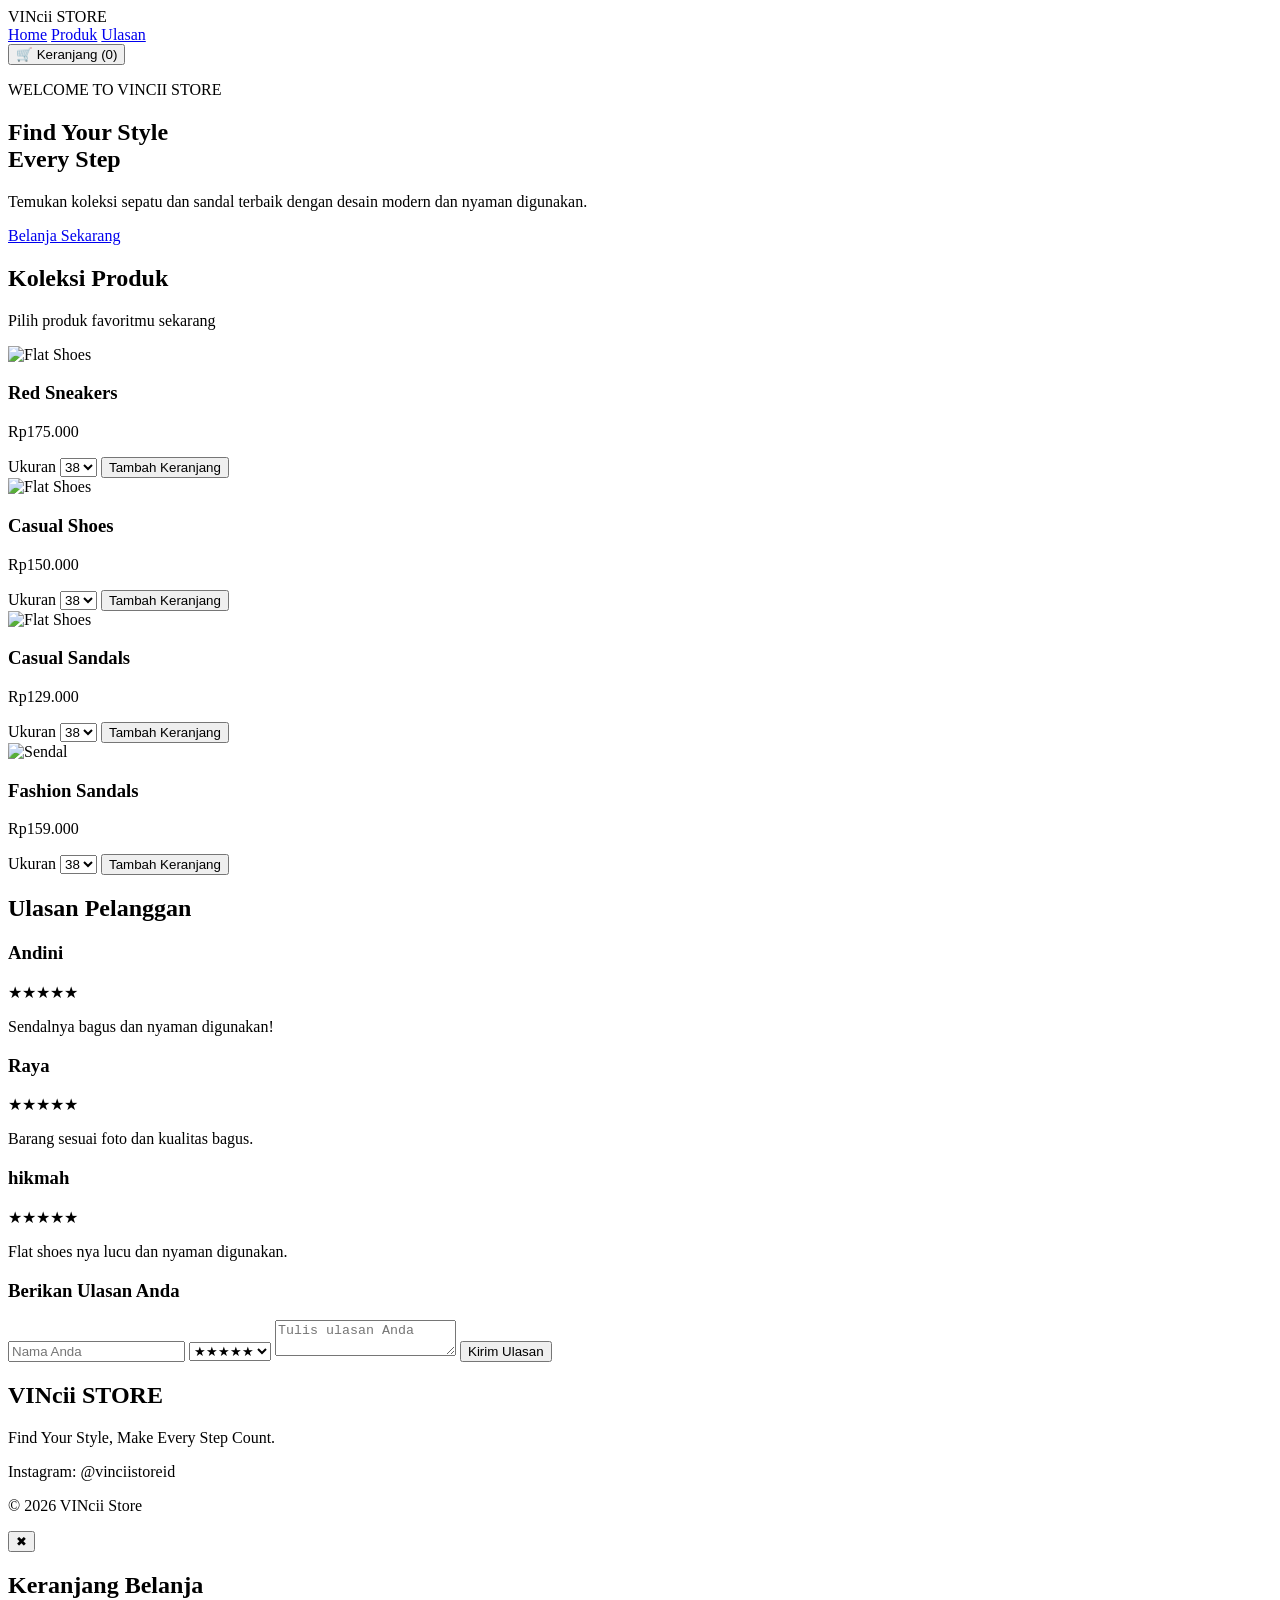
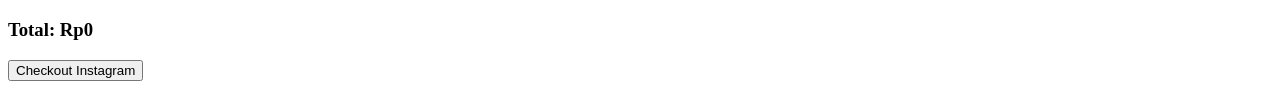
==== index.html @ 81164725 "Rename indeks.html to index.html" ====
<!DOCTYPE html>
<html lang="id">
<head>
    <meta charset="UTF-8">
    <meta name="viewport" content="width=device-width, initial-scale=1.0">
    <title>VINcii Store | Shoes & Sandals</title>
    <link rel="stylesheet" href="style.css">
</head>
<body>

<header>
    <div class="logo">VINcii <span>STORE</span></div>

    <nav>
        <a href="#home">Home</a>
        <a href="#produk">Produk</a>
        <a href="#ulasan">Ulasan</a>
    </nav>

    <button onclick="bukaKeranjang()" class="cart-button">
        🛒 Keranjang (<span id="jumlahKeranjang">0</span>)
    </button>
</header>

<section class="hero" id="home">
    <div>
        <p class="subtitle">WELCOME TO VINCII STORE</p>
        <h1>Find Your Style<br>
            <span>Every Step</span>
        </h1>
        <p>
            Temukan koleksi sepatu dan sandal terbaik
            dengan desain modern dan nyaman digunakan.
        </p>
        <a href="#produk" class="btn">Belanja Sekarang</a>
    </div>
</section>

<section class="produk" id="produk">
    <h2>Koleksi Produk</h2>
    <p class="deskripsi">Pilih produk favoritmu sekarang</p>

    <div class="produk-container">

        <div class="card">
            <img src="gambar\s.bunga.jpeg"
                 alt="Flat Shoes">
            <h3>Red Sneakers</h3>
            <p>Rp175.000</p>
            <label>Ukuran</label>
            <select id="ukuran1">
                <option value="38">38</option>
                <option value="39">39</option>
                <option value="40">40</option>
                <option value="41">41</option>
                <option value="42">42</option>
            </select>
            <button onclick="tambahKeranjang('Red Sneakers',175000,'ukuran1')">
                Tambah Keranjang
            </button>
        </div>

        <div class="card">
            <img src="gambar\s.coklat.jpeg"
                 alt="Flat Shoes">
            <h3>Casual Shoes</h3>
            <p>Rp150.000</p>
            <label>Ukuran</label>
            <select id="ukuran2">
                <option value="38">38</option>
                <option value="39">39</option>
                <option value="40">40</option>
                <option value="41">41</option>
                <option value="42">42</option>
            </select>
            <button onclick="tambahKeranjang('Casual Shoes',150000,'ukuran2')">
                Tambah Keranjang
            </button>
        </div>

        <div class="card">
            <img src="gambar\s.cream.jpeg"
                 alt="Flat Shoes">
            <h3>Casual Sandals</h3>
            <p>Rp129.000</p>
            <label>Ukuran</label>
            <select id="ukuran3">
                <option value="38">38</option>
                <option value="39">39</option>
                <option value="40">40</option>
                <option value="41">41</option>
                <option value="42">42</option>
            </select>
            <button onclick="tambahKeranjang('Casual Sandals',129000,'ukuran3')">
                Tambah Keranjang
            </button>
        </div>

        <div class="card">
            <img src="gambar\s.hermes.jpeg"
                 alt="Sendal">
            <h3>Fashion Sandals</h3>
            <p>Rp159.000</p>
            <label>Ukuran</label>
            <select id="ukuran4">
                <option value="38">38</option>
                <option value="39">39</option>
                <option value="40">40</option>
                <option value="41">41</option>
                <option value="42">42</option>
            </select>
            <button onclick="tambahKeranjang('Fashion Sandals',159000,'ukuran4')">
                Tambah Keranjang
            </button>
        </div>

    </div>
</section>

<section class="ulasan" id="ulasan">
    <h2>Ulasan Pelanggan</h2>

    <div id="daftarUlasan">
        <div class="review">
            <h3>Andini</h3>
            <p>★★★★★</p>
            <p>Sendalnya bagus dan nyaman digunakan!</p>
        </div>

        <div class="review">
            <h3>Raya</h3>
            <p>★★★★★</p>
            <p>Barang sesuai foto dan kualitas bagus.</p>
        </div>
    </div>

    <div class="review">
            <h3>hikmah</h3>
            <p>★★★★★</p>
            <p>Flat shoes nya lucu dan nyaman digunakan.</p>
        </div>
    </div>

    <h3>Berikan Ulasan Anda</h3>

    <input type="text" id="namaUlasan" placeholder="Nama Anda">
    <select id="ratingUlasan">
        <option value="5">★★★★★</option>
        <option value="4">★★★★</option>
        <option value="3">★★★</option>
        <option value="2">★★</option>
        <option value="1">★</option>
    </select>

    <textarea id="isiUlasan" placeholder="Tulis ulasan Anda"></textarea>

    <button onclick="kirimUlasan()">Kirim Ulasan</button>
</section>

<footer>
    <h2>VINcii STORE</h2>
    <p>Find Your Style, Make Every Step Count.</p>
    <p>Instagram: @vinciistoreid</p>
    <p>© 2026 VINcii Store</p>
</footer>

<!-- KERANJANG -->
<div id="keranjang" class="keranjang">
    <div class="keranjang-box">
        <button class="close" onclick="tutupKeranjang()">✖</button>
        <h2>Keranjang Belanja</h2>

        <div id="isiKeranjang"></div>

        <h3>Total: <span id="totalHarga">Rp0</span></h3>

        <button onclick="checkoutInstagram()" class="checkout">
            Checkout Instagram
        </button>
    </div>
</div>

<script src="script.js"></script>
</body>
</html>
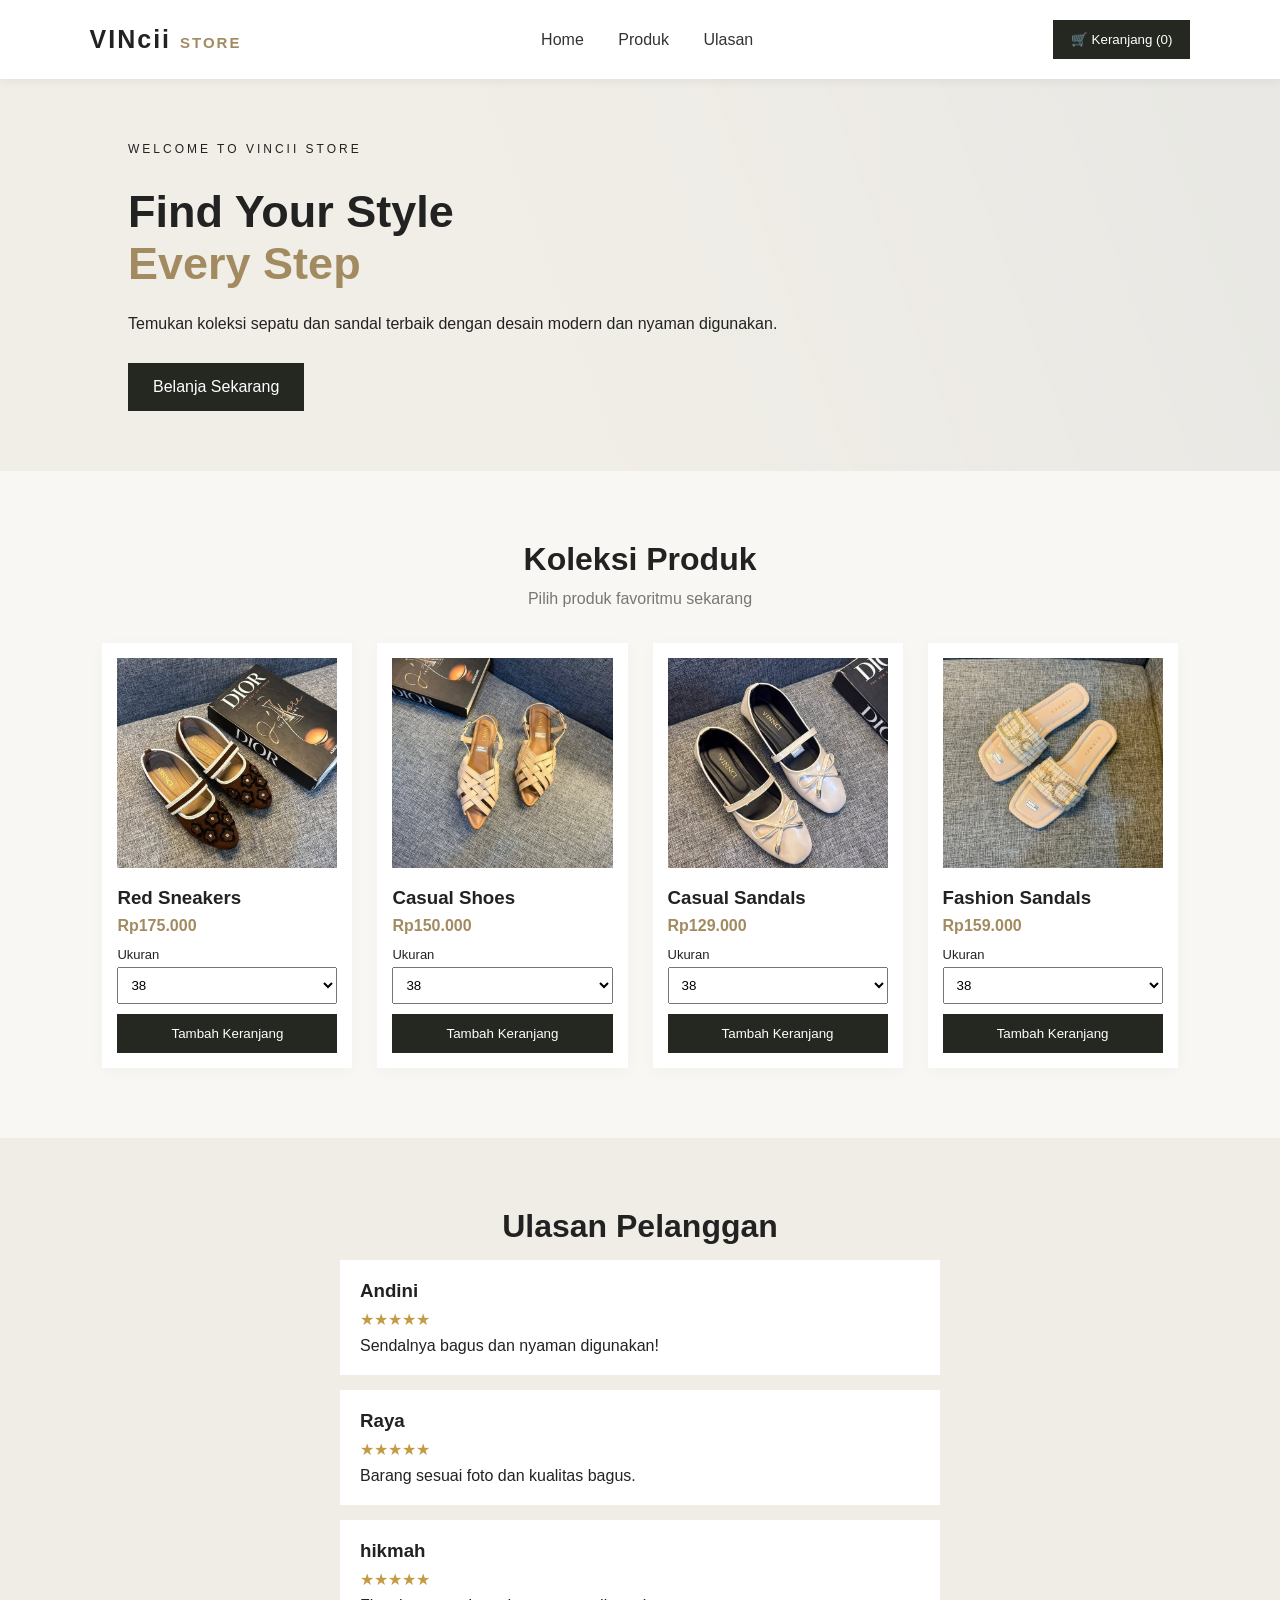
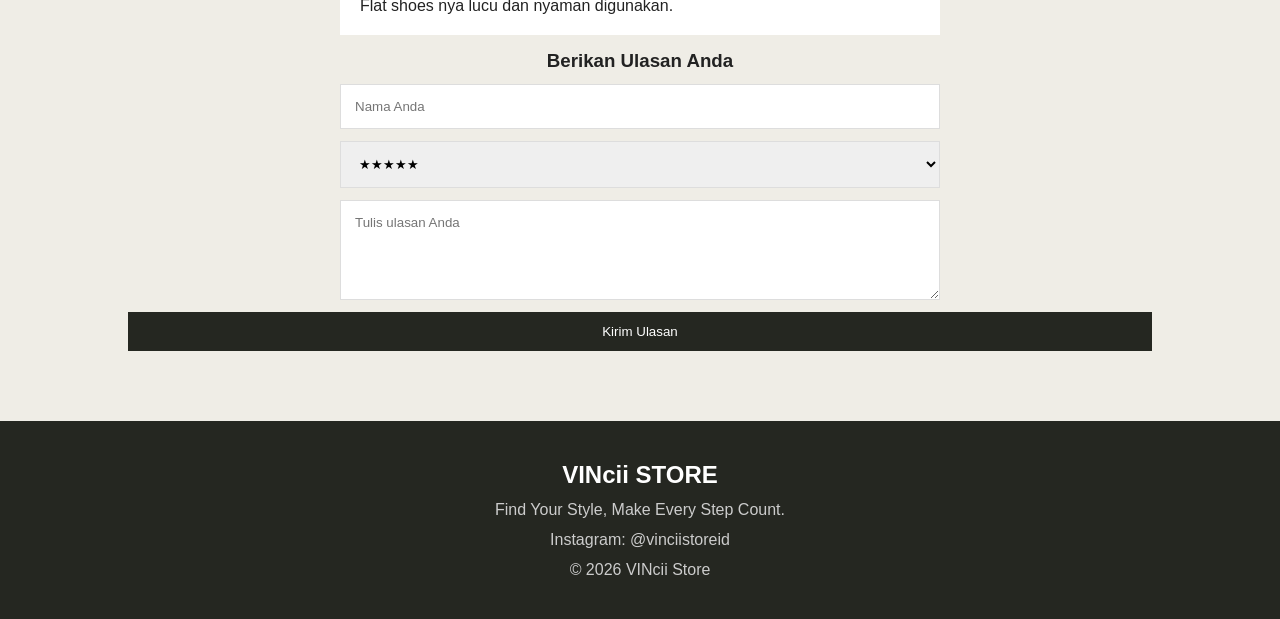
==== commit bc56b405: "Update index.html" ====
--- a/index.html
+++ b/index.html
@@ -44,7 +44,7 @@
     <div class="produk-container">
 
         <div class="card">
-            <img src="gambar\s.bunga.jpeg"
+            <img src="./s.bunga.jpeg"
                  alt="Flat Shoes">
             <h3>Red Sneakers</h3>
             <p>Rp175.000</p>
@@ -62,7 +62,7 @@
         </div>
 
         <div class="card">
-            <img src="gambar\s.coklat.jpeg"
+            <img src="./s.coklat.jpeg"
                  alt="Flat Shoes">
             <h3>Casual Shoes</h3>
             <p>Rp150.000</p>
@@ -80,7 +80,7 @@
         </div>
 
         <div class="card">
-            <img src="gambar\s.cream.jpeg"
+            <img src="./s.cream.jpeg"
                  alt="Flat Shoes">
             <h3>Casual Sandals</h3>
             <p>Rp129.000</p>
@@ -98,7 +98,7 @@
         </div>
 
         <div class="card">
-            <img src="gambar\s.hermes.jpeg"
+            <img src="./s.hermes.jpeg"
                  alt="Sendal">
             <h3>Fashion Sandals</h3>
             <p>Rp159.000</p>
--- a/style.css
+++ b/style.css
@@ -0,0 +1,326 @@
+
+* {
+    margin: 0;
+    padding: 0;
+    box-sizing: border-box;
+    font-family: Arial, sans-serif;
+}
+
+html {
+    scroll-behavior: smooth;
+}
+
+body {
+    background: #f8f7f3;
+    color: #222;
+}
+
+/* HEADER */
+header {
+    display: flex;
+    justify-content: space-between;
+    align-items: center;
+    padding: 20px 7%;
+    background: white;
+    position: sticky;
+    top: 0;
+    z-index: 10;
+    box-shadow: 0 2px 10px #00000010;
+}
+
+.logo {
+    font-size: 25px;
+    font-weight: bold;
+    letter-spacing: 2px;
+}
+
+.logo span {
+    color: #a28b61;
+    font-size: 15px;
+}
+
+nav a {
+    text-decoration: none;
+    margin: 0 15px;
+    color: #333;
+}
+
+nav a:hover {
+    color: #a28b61;
+}
+
+.cart-button {
+    padding: 12px 18px;
+    background: #252721;
+    color: white;
+    border: none;
+    cursor: pointer;
+}
+
+/* HERO */
+.hero {
+    min-height: 350px;
+    display: flex;
+    align-items: center;
+    padding: 60px 10%;
+    background:
+    linear-gradient(70deg, #f1eee7 40%, #00000010),
+    url("gambar/logo.jpeg")
+    center/cover no-repeat;
+}
+
+.hero h1 {
+    font-size: 45px;
+    margin: 20px 0;
+}
+
+.hero h1 span {
+    color: #a28b61;
+}
+
+.hero p {
+    margin-bottom: 25px;
+    line-height: 1.8;
+}
+
+.subtitle {
+    letter-spacing: 3px;
+    font-size: 12px;
+}
+
+.btn {
+    display: inline-block;
+    padding: 15px 25px;
+    background: #252721;
+    color: white;
+    text-decoration: none;
+}
+
+/* PRODUK */
+.produk {
+    padding: 70px 8%;
+    text-align: center;
+}
+
+.produk h2,
+.ulasan h2 {
+    font-size: 32px;
+    margin-bottom: 12px;
+}
+
+.deskripsi {
+    color: #777;
+    margin-bottom: 35px;
+}
+
+.produk-container {
+    display: grid;
+    grid-template-columns: repeat(4, 1fr);
+    gap: 25px;
+}
+
+.card {
+    background: white;
+    padding: 15px;
+    box-shadow: 0 3px 15px #00000008;
+    text-align: left;
+}
+
+.card img {
+    width: 100%;
+    height: 210px;
+    object-fit: cover;
+}
+
+.card h3 {
+    margin: 15px 0 8px;
+}
+
+.card p {
+    color: #a28b61;
+    font-weight: bold;
+    margin-bottom: 12px;
+}
+
+.card label {
+    display: block;
+    font-size: 13px;
+    margin-bottom: 5px;
+}
+
+.card select {
+    width: 100%;
+    padding: 9px;
+    margin-bottom: 10px;
+}
+
+.card button,
+.ulasan button {
+    width: 100%;
+    padding: 12px;
+    border: none;
+    background: #252721;
+    color: white;
+    cursor: pointer;
+}
+
+.card button:hover,
+.ulasan button:hover {
+    background: #a28b61;
+}
+
+/* ULASAN */
+.ulasan {
+    background: #efede6;
+    padding: 70px 10%;
+    text-align: center;
+}
+
+.review {
+    background: white;
+    padding: 20px;
+    margin: 15px auto;
+    max-width: 600px;
+    text-align: left;
+}
+
+.review p:nth-child(2) {
+    color: #c49a42;
+    margin: 8px 0;
+}
+
+.ulasan input,
+.ulasan select,
+.ulasan textarea {
+    display: block;
+    width: 100%;
+    max-width: 600px;
+    margin: 12px auto;
+    padding: 14px;
+    border: 1px solid #ddd;
+}
+
+.ulasan textarea {
+    height: 100px;
+}
+
+/* FOOTER */
+footer {
+    background: #252721;
+    color: white;
+    text-align: center;
+    padding: 40px 20px;
+}
+
+footer p {
+    margin-top: 12px;
+    color: #ccc;
+}
+
+/* KERANJANG */
+.keranjang {
+    display: none;
+    position: fixed;
+    inset: 0;
+    background: #0009;
+    z-index: 100;
+    justify-content: center;
+    align-items: center;
+    padding: 15px;
+}
+
+.keranjang-box {
+    background: white;
+    width: 500px;
+    max-width: 100%;
+    padding: 30px;
+    max-height: 85vh;
+    overflow-y: auto;
+    position: relative;
+}
+
+.close {
+    position: absolute;
+    right: 20px;
+    top: 20px;
+    border: none;
+    background: none;
+    font-size: 20px;
+    cursor: pointer;
+}
+
+.keranjang-box h2 {
+    margin-bottom: 25px;
+}
+
+.item-keranjang {
+    display: flex;
+    justify-content: space-between;
+    gap: 10px;
+    border-bottom: 1px solid #ddd;
+    padding: 12px 0;
+    font-size: 13px;
+}
+
+.item-keranjang button {
+    padding: 3px 8px;
+    cursor: pointer;
+}
+
+.keranjang-box h3 {
+    margin: 20px 0;
+}
+
+.checkout {
+    width: 100%;
+    background: #252721;
+    color: white;
+    padding: 15px;
+    border: none;
+    cursor: pointer;
+}
+
+.checkout:hover {
+    background: #a28b61;
+}
+
+@media(max-width:900px) {
+    .produk-container {
+        grid-template-columns: repeat(2, 1fr);
+    }
+}
+
+@media(max-width:600px) {
+    header {
+        flex-wrap: wrap;
+        gap: 15px;
+    }
+
+    nav {
+        order: 3;
+        width: 100%;
+        text-align: center;
+    }
+
+    nav a {
+        margin: 0 7px;
+        font-size: 13px;
+    }
+
+    .hero h1 {
+        font-size: 40px;
+    }
+
+    .produk-container {
+        grid-template-columns: 1fr 1fr;
+        gap: 12px;
+    }
+
+    .card img {
+        height: 140px;
+    }
+
+    .card {
+        padding: 10px;
+    }
+}
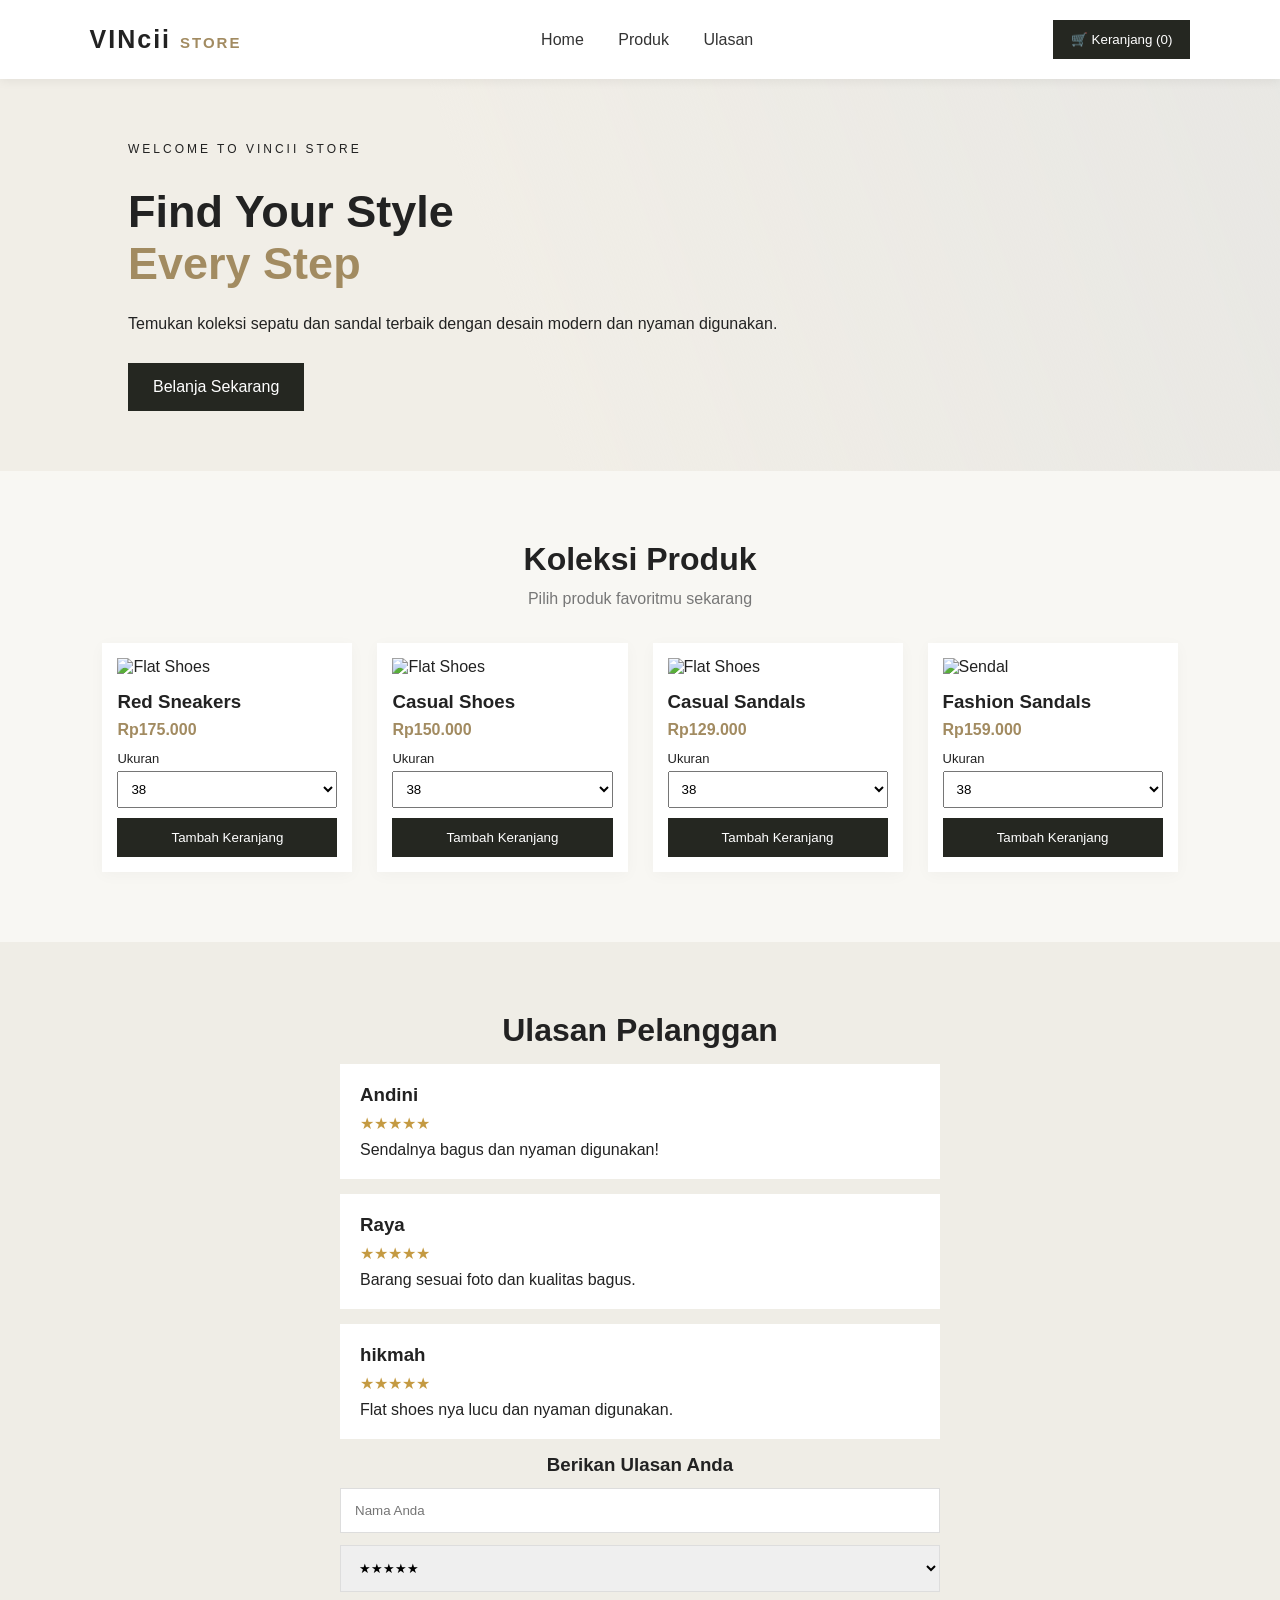
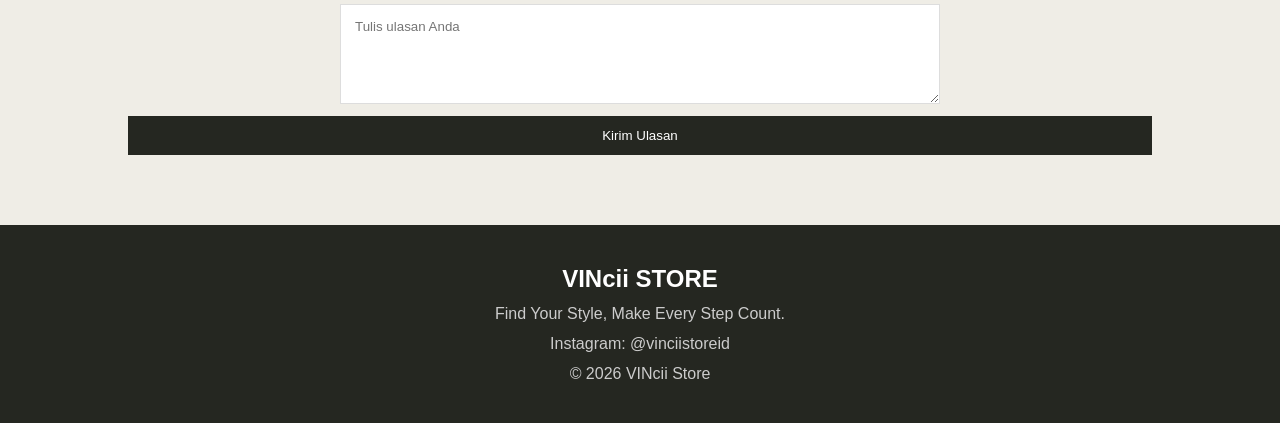
==== commit 6f420f38: "Update index.html" ====
--- a/index.html
+++ b/index.html
@@ -44,7 +44,7 @@
     <div class="produk-container">
 
         <div class="card">
-            <img src="./s.bunga.jpeg"
+            <img src=".gambargambar/s.bunga.jpeg"
                  alt="Flat Shoes">
             <h3>Red Sneakers</h3>
             <p>Rp175.000</p>
@@ -62,7 +62,7 @@
         </div>
 
         <div class="card">
-            <img src="./s.coklat.jpeg"
+            <img src=".gambargambar/s.coklat.jpeg"
                  alt="Flat Shoes">
             <h3>Casual Shoes</h3>
             <p>Rp150.000</p>
@@ -80,7 +80,7 @@
         </div>
 
         <div class="card">
-            <img src="./s.cream.jpeg"
+            <img src=".gambargambar/s.cream.jpeg"
                  alt="Flat Shoes">
             <h3>Casual Sandals</h3>
             <p>Rp129.000</p>
@@ -98,7 +98,7 @@
         </div>
 
         <div class="card">
-            <img src="./s.hermes.jpeg"
+            <img src=".gambargambar/s.hermes.jpeg"
                  alt="Sendal">
             <h3>Fashion Sandals</h3>
             <p>Rp159.000</p>
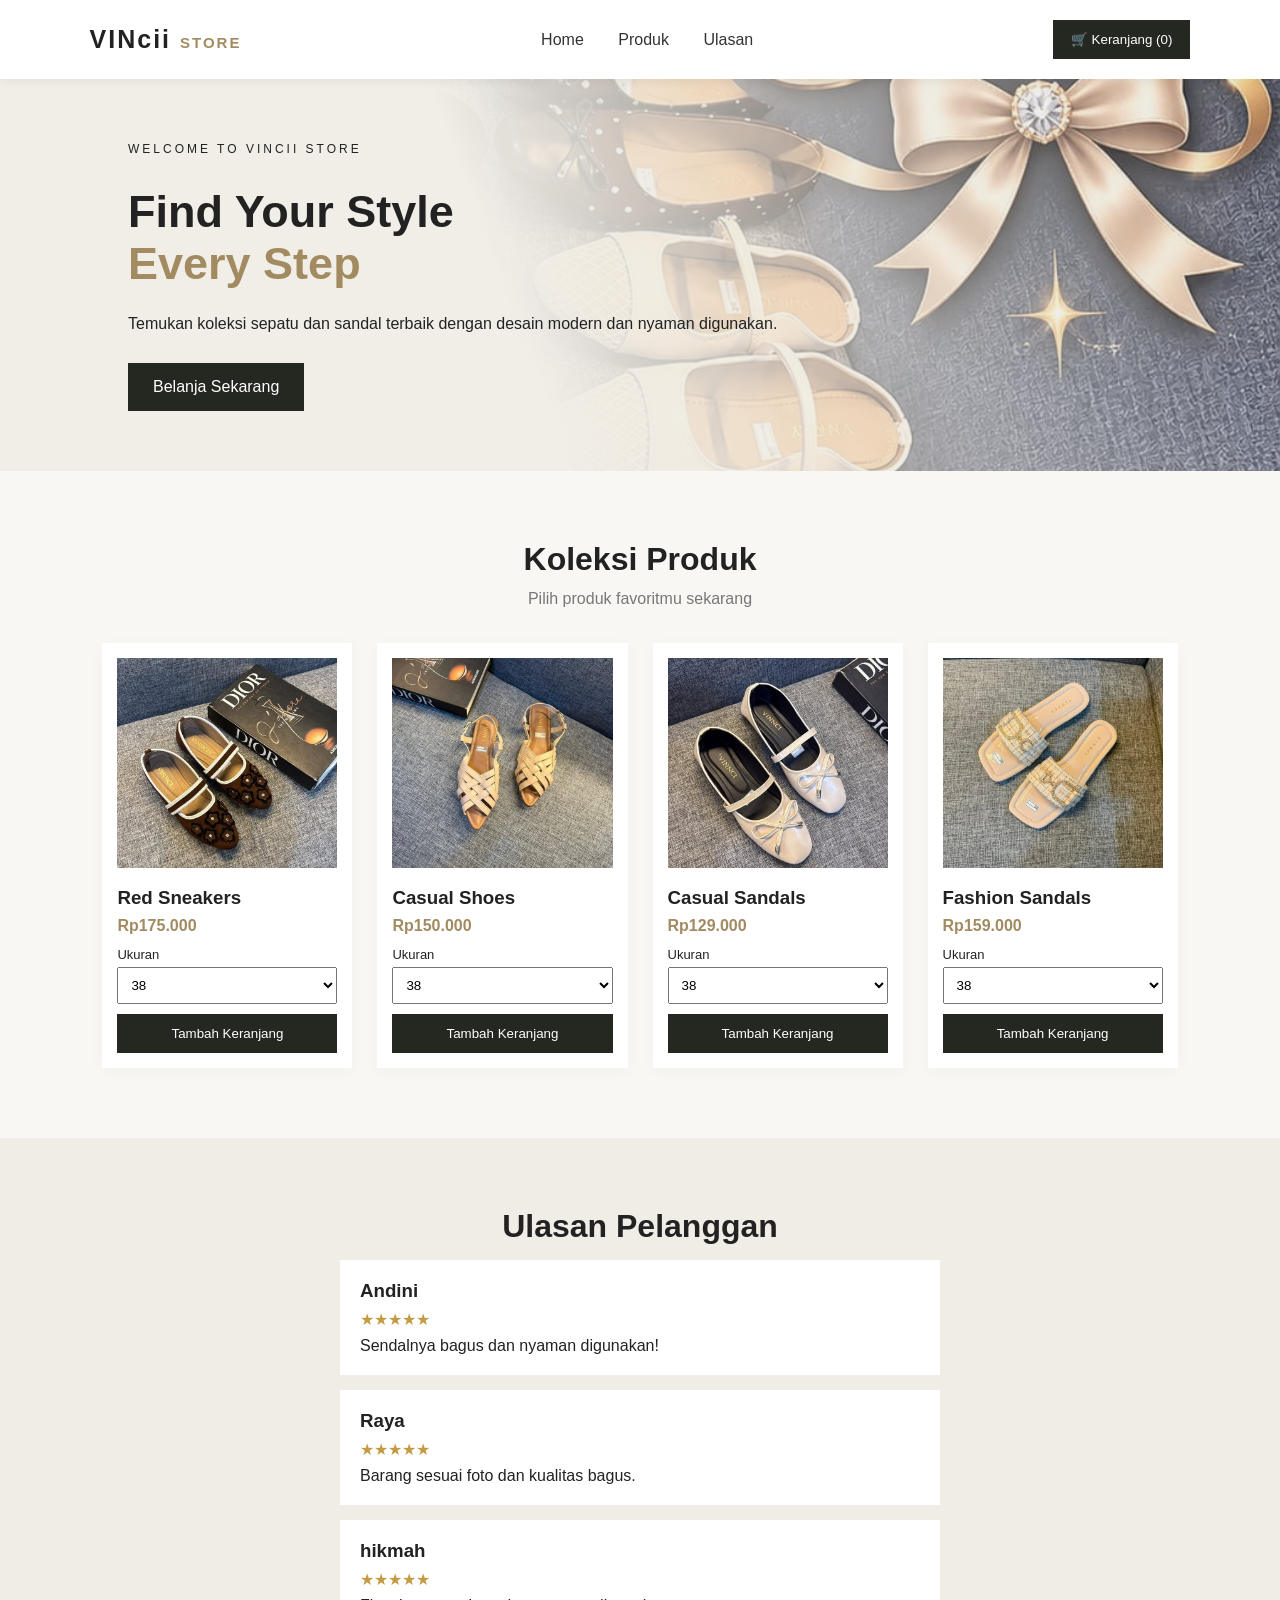
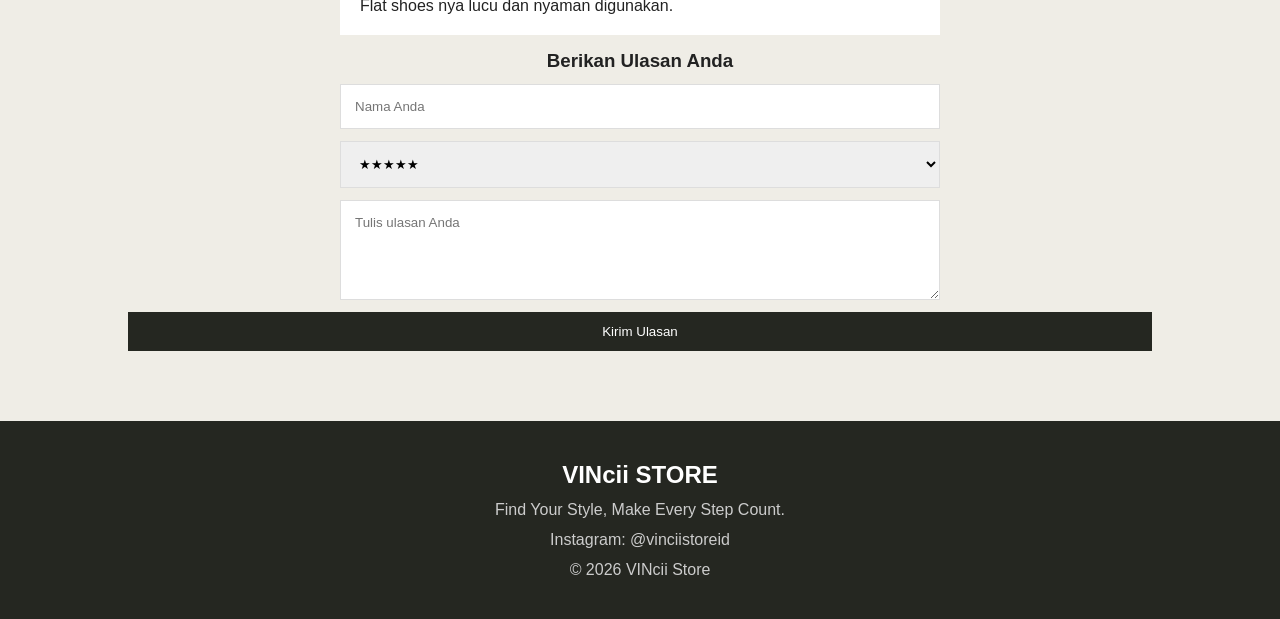
==== commit a935ac37: "Update index.html" ====
--- a/index.html
+++ b/index.html
@@ -44,7 +44,7 @@
     <div class="produk-container">
 
         <div class="card">
-            <img src=".gambargambar/s.bunga.jpeg"
+            <img src="./gambargambar/s.bunga.jpeg"
                  alt="Flat Shoes">
             <h3>Red Sneakers</h3>
             <p>Rp175.000</p>
@@ -62,7 +62,7 @@
         </div>
 
         <div class="card">
-            <img src=".gambargambar/s.coklat.jpeg"
+            <img src="./gambargambar/s.coklat.jpeg"
                  alt="Flat Shoes">
             <h3>Casual Shoes</h3>
             <p>Rp150.000</p>
@@ -80,7 +80,7 @@
         </div>
 
         <div class="card">
-            <img src=".gambargambar/s.cream.jpeg"
+            <img src="./gambargambar/s.cream.jpeg"
                  alt="Flat Shoes">
             <h3>Casual Sandals</h3>
             <p>Rp129.000</p>
@@ -98,7 +98,7 @@
         </div>
 
         <div class="card">
-            <img src=".gambargambar/s.hermes.jpeg"
+            <img src="./gambargambar/s.hermes.jpeg"
                  alt="Sendal">
             <h3>Fashion Sandals</h3>
             <p>Rp159.000</p>
--- a/style.css
+++ b/style.css
@@ -65,7 +65,7 @@
     padding: 60px 10%;
     background:
     linear-gradient(70deg, #f1eee7 40%, #00000010),
-    url("gambar/logo.jpeg")
+    url("./gambargambar/logo.jpeg")
     center/cover no-repeat;
 }
 
